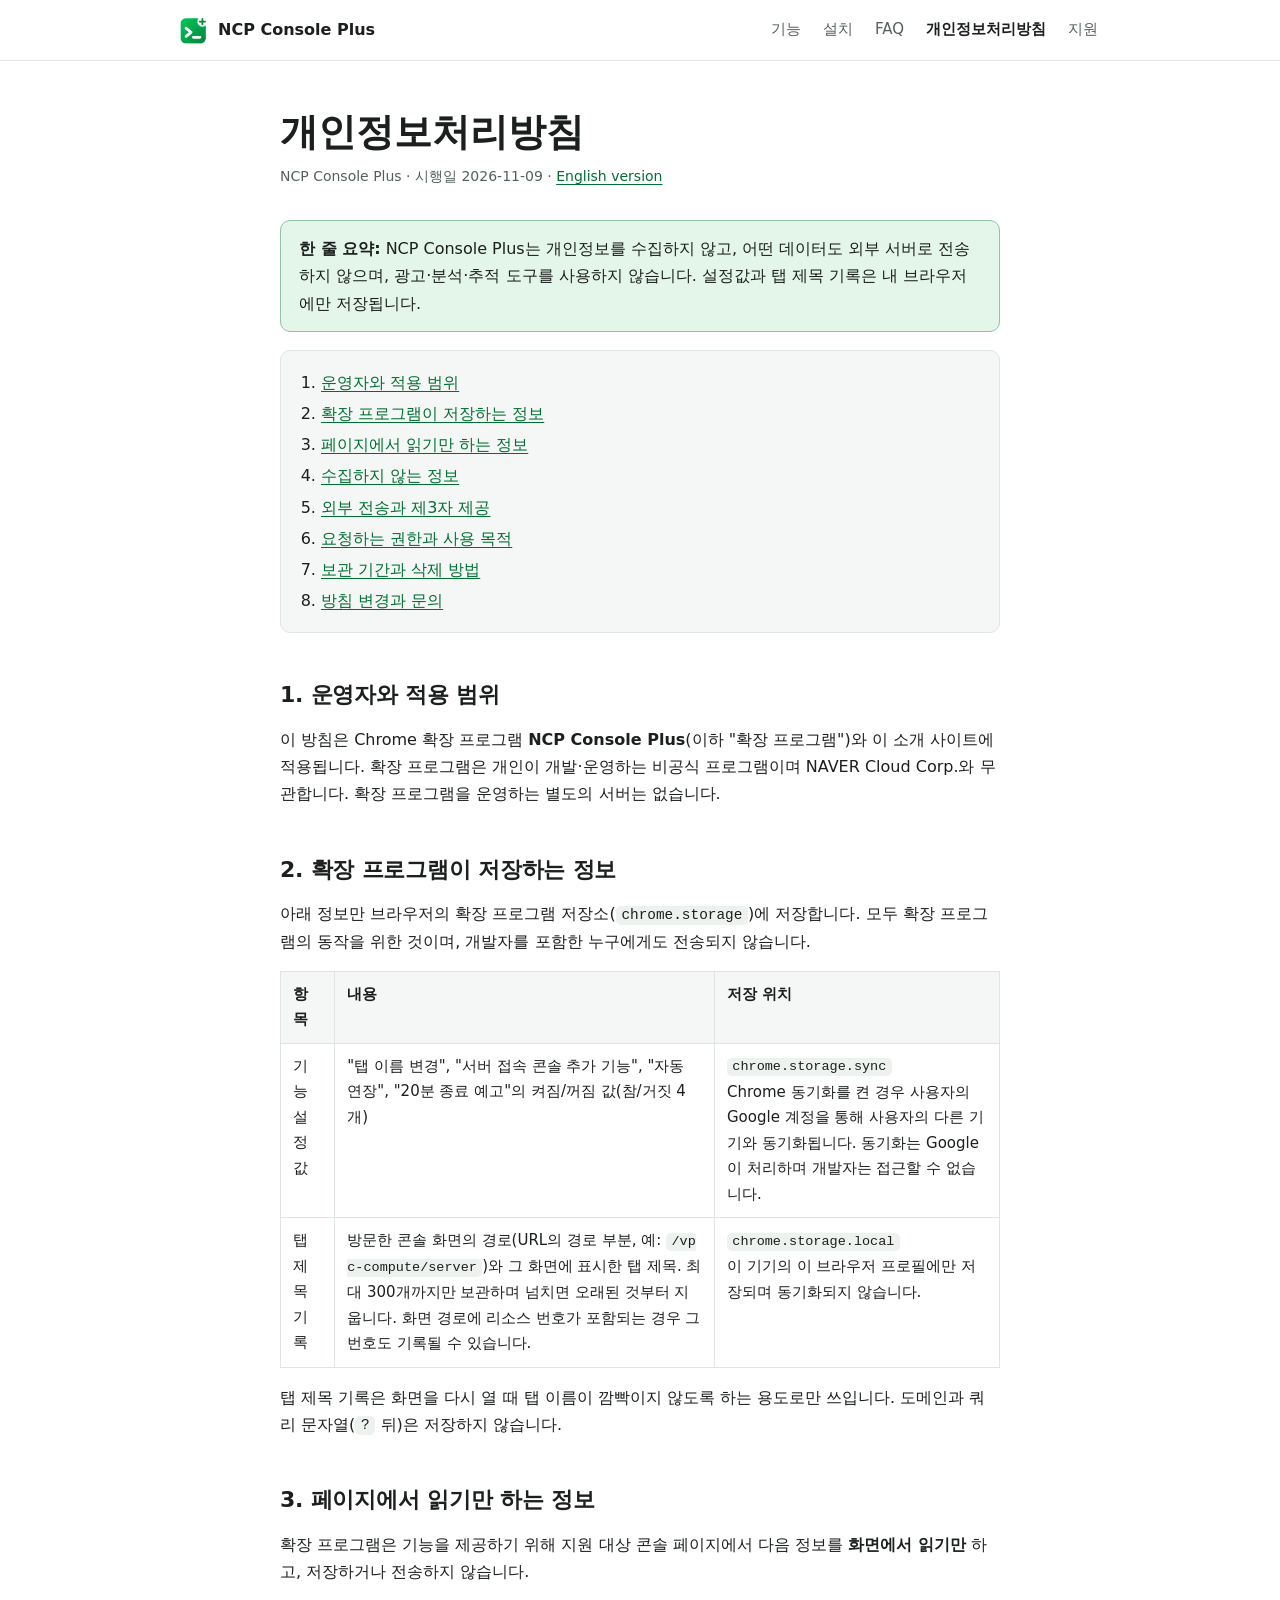
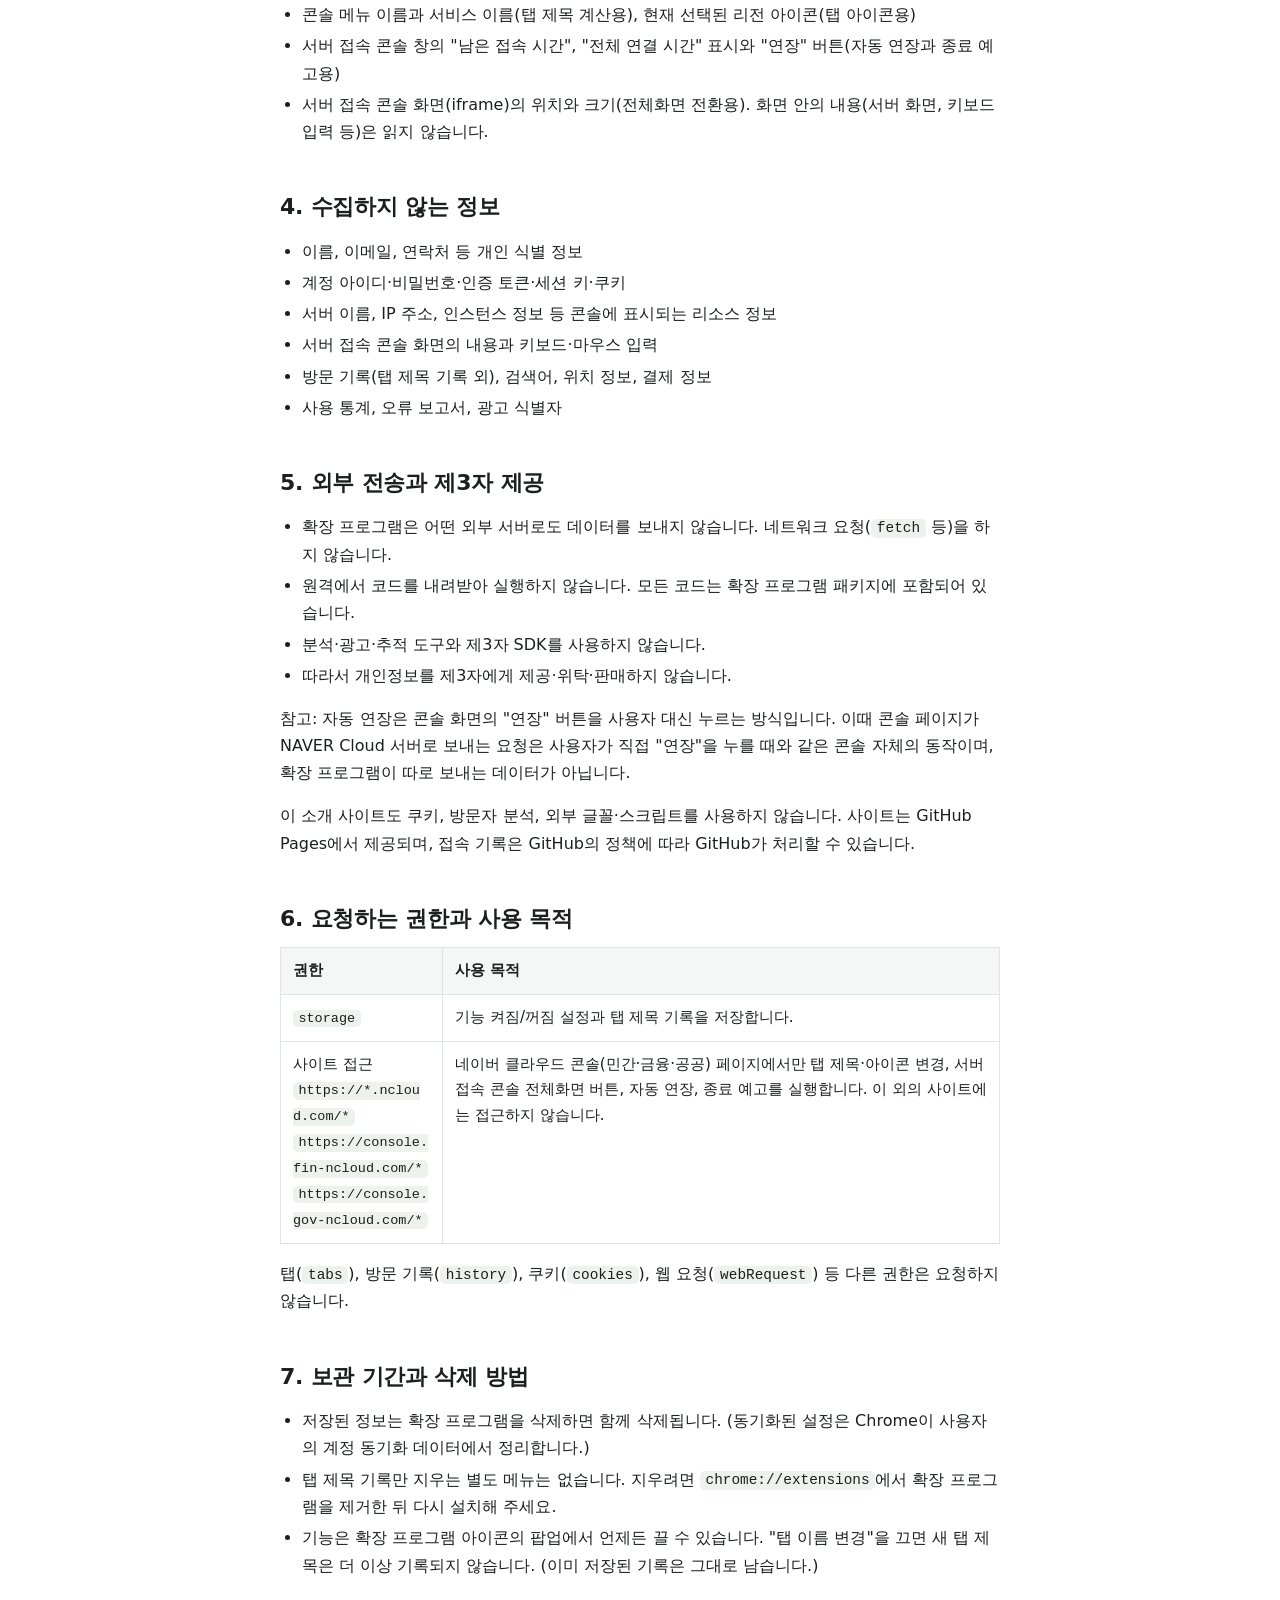
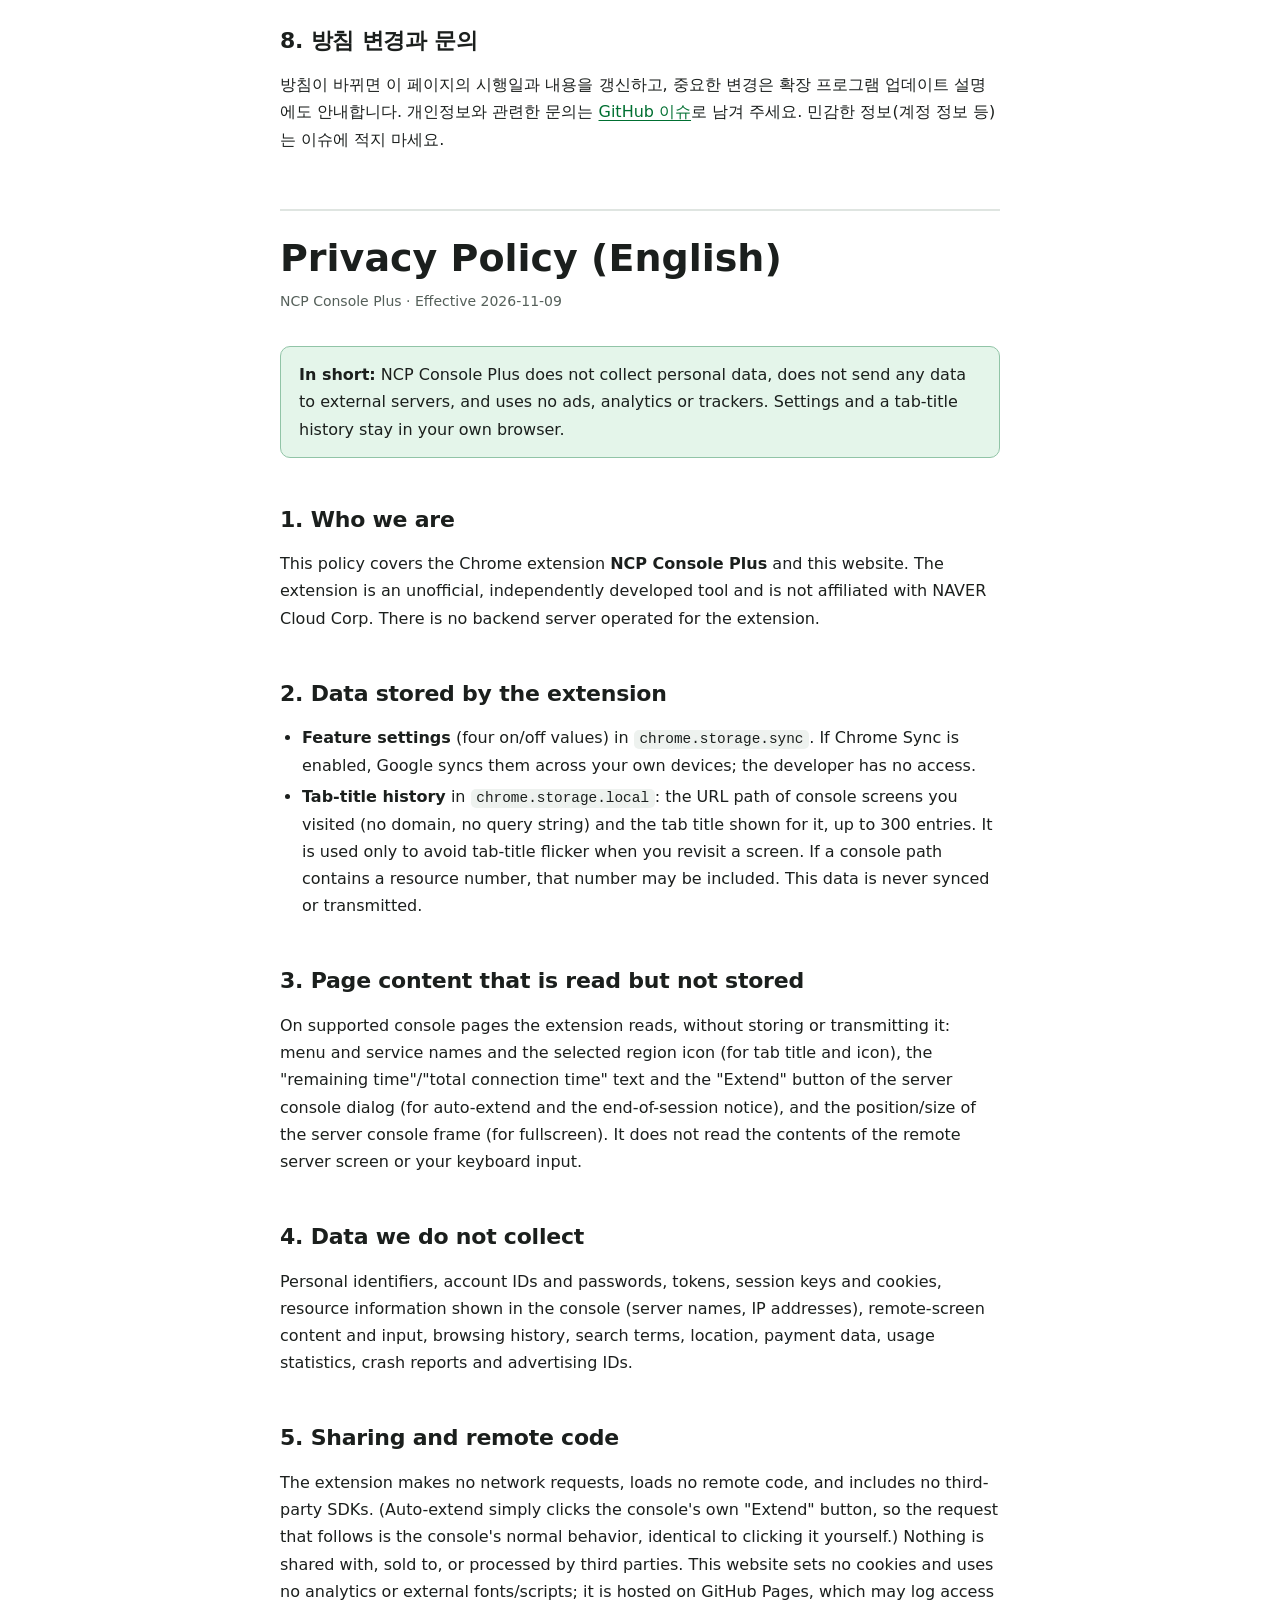
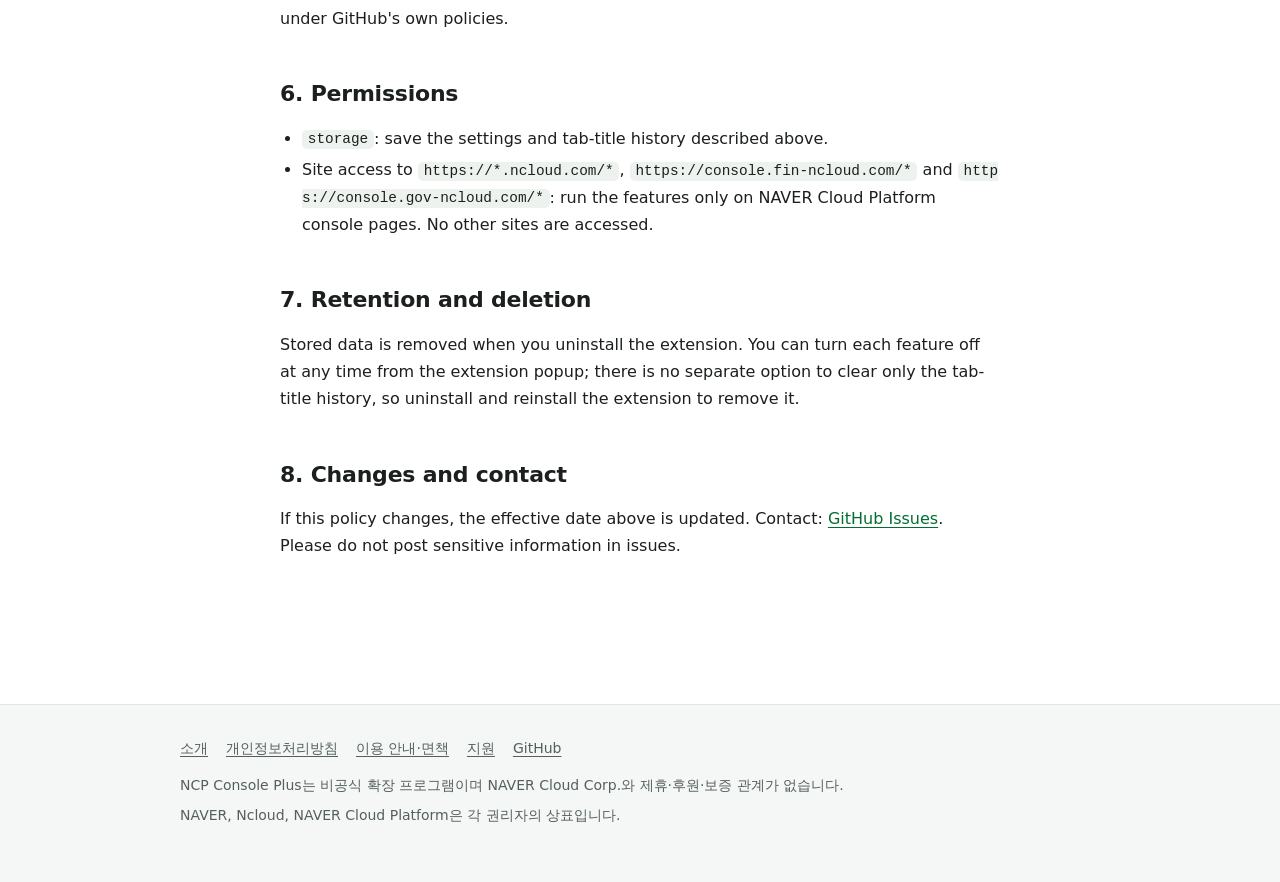
==== site/privacy.html @ f1d434ee "Initial commit: NCP Console Plus 0.1.0 Chrome extension for the NAVER Cloud Platform console: - Tab " ====
<!doctype html>
<html lang="ko">
<head>
  <meta charset="utf-8">
  <meta name="viewport" content="width=device-width, initial-scale=1">
  <title>개인정보처리방침 - NCP Console Plus</title>
  <meta name="description" content="NCP Console Plus 개인정보처리방침. 이 확장 프로그램은 개인정보를 수집하거나 외부 서버로 전송하지 않습니다.">
  <meta name="theme-color" content="#00873c">
  <link rel="icon" type="image/png" href="assets/favicon-16.png">
  <link rel="stylesheet" href="assets/style.css">
</head>
<body>
  <a class="skip" href="#main">본문으로 건너뛰기</a>
  <header class="site-header">
    <div class="wrap">
      <a class="brand" href="./"><img src="assets/icon-48.png" alt="" width="28" height="28"><span>NCP Console Plus</span></a>
      <nav class="nav" aria-label="주요 메뉴">
        <a href="./#features">기능</a>
        <a href="./#install">설치</a>
        <a href="./#faq">FAQ</a>
        <a href="privacy.html" aria-current="page">개인정보처리방침</a>
        <a href="support.html">지원</a>
      </nav>
    </div>
  </header>

  <main id="main" class="doc">
    <div class="wrap narrow">
      <h1>개인정보처리방침</h1>
      <p class="meta">NCP Console Plus · 시행일 2026-11-09 · <a href="#english">English version</a></p>

      <div class="callout">
        <p><strong>한 줄 요약:</strong> NCP Console Plus는 개인정보를 수집하지 않고, 어떤 데이터도 외부 서버로 전송하지 않으며, 광고·분석·추적 도구를 사용하지 않습니다. 설정값과 탭 제목 기록은 내 브라우저에만 저장됩니다.</p>
      </div>

      <nav class="toc" aria-label="목차">
        <ol>
          <li><a href="#s1">운영자와 적용 범위</a></li>
          <li><a href="#s2">확장 프로그램이 저장하는 정보</a></li>
          <li><a href="#s3">페이지에서 읽기만 하는 정보</a></li>
          <li><a href="#s4">수집하지 않는 정보</a></li>
          <li><a href="#s5">외부 전송과 제3자 제공</a></li>
          <li><a href="#s6">요청하는 권한과 사용 목적</a></li>
          <li><a href="#s7">보관 기간과 삭제 방법</a></li>
          <li><a href="#s8">방침 변경과 문의</a></li>
        </ol>
      </nav>

      <h2 id="s1">1. 운영자와 적용 범위</h2>
      <p>이 방침은 Chrome 확장 프로그램 <strong>NCP Console Plus</strong>(이하 "확장 프로그램")와 이 소개 사이트에 적용됩니다. 확장 프로그램은 개인이 개발·운영하는 비공식 프로그램이며 NAVER Cloud Corp.와 무관합니다. 확장 프로그램을 운영하는 별도의 서버는 없습니다.</p>

      <h2 id="s2">2. 확장 프로그램이 저장하는 정보</h2>
      <p>아래 정보만 브라우저의 확장 프로그램 저장소(<code>chrome.storage</code>)에 저장합니다. 모두 확장 프로그램의 동작을 위한 것이며, 개발자를 포함한 누구에게도 전송되지 않습니다.</p>
      <div class="table-wrap">
        <table>
          <thead>
            <tr><th>항목</th><th>내용</th><th>저장 위치</th></tr>
          </thead>
          <tbody>
            <tr>
              <td>기능 설정값</td>
              <td>"탭 이름 변경", "서버 접속 콘솔 추가 기능", "자동 연장", "20분 종료 예고"의 켜짐/꺼짐 값(참/거짓 4개)</td>
              <td><code>chrome.storage.sync</code><br>Chrome 동기화를 켠 경우 사용자의 Google 계정을 통해 사용자의 다른 기기와 동기화됩니다. 동기화는 Google이 처리하며 개발자는 접근할 수 없습니다.</td>
            </tr>
            <tr>
              <td>탭 제목 기록</td>
              <td>방문한 콘솔 화면의 경로(URL의 경로 부분, 예: <code>/vpc-compute/server</code>)와 그 화면에 표시한 탭 제목. 최대 300개까지만 보관하며 넘치면 오래된 것부터 지웁니다. 화면 경로에 리소스 번호가 포함되는 경우 그 번호도 기록될 수 있습니다.</td>
              <td><code>chrome.storage.local</code><br>이 기기의 이 브라우저 프로필에만 저장되며 동기화되지 않습니다.</td>
            </tr>
          </tbody>
        </table>
      </div>
      <p>탭 제목 기록은 화면을 다시 열 때 탭 이름이 깜빡이지 않도록 하는 용도로만 쓰입니다. 도메인과 쿼리 문자열(<code>?</code> 뒤)은 저장하지 않습니다.</p>

      <h2 id="s3">3. 페이지에서 읽기만 하는 정보</h2>
      <p>확장 프로그램은 기능을 제공하기 위해 지원 대상 콘솔 페이지에서 다음 정보를 <strong>화면에서 읽기만</strong> 하고, 저장하거나 전송하지 않습니다.</p>
      <ul>
        <li>콘솔 메뉴 이름과 서비스 이름(탭 제목 계산용), 현재 선택된 리전 아이콘(탭 아이콘용)</li>
        <li>서버 접속 콘솔 창의 "남은 접속 시간", "전체 연결 시간" 표시와 "연장" 버튼(자동 연장과 종료 예고용)</li>
        <li>서버 접속 콘솔 화면(iframe)의 위치와 크기(전체화면 전환용). 화면 안의 내용(서버 화면, 키보드 입력 등)은 읽지 않습니다.</li>
      </ul>

      <h2 id="s4">4. 수집하지 않는 정보</h2>
      <ul>
        <li>이름, 이메일, 연락처 등 개인 식별 정보</li>
        <li>계정 아이디·비밀번호·인증 토큰·세션 키·쿠키</li>
        <li>서버 이름, IP 주소, 인스턴스 정보 등 콘솔에 표시되는 리소스 정보</li>
        <li>서버 접속 콘솔 화면의 내용과 키보드·마우스 입력</li>
        <li>방문 기록(탭 제목 기록 외), 검색어, 위치 정보, 결제 정보</li>
        <li>사용 통계, 오류 보고서, 광고 식별자</li>
      </ul>

      <h2 id="s5">5. 외부 전송과 제3자 제공</h2>
      <ul>
        <li>확장 프로그램은 어떤 외부 서버로도 데이터를 보내지 않습니다. 네트워크 요청(<code>fetch</code> 등)을 하지 않습니다.</li>
        <li>원격에서 코드를 내려받아 실행하지 않습니다. 모든 코드는 확장 프로그램 패키지에 포함되어 있습니다.</li>
        <li>분석·광고·추적 도구와 제3자 SDK를 사용하지 않습니다.</li>
        <li>따라서 개인정보를 제3자에게 제공·위탁·판매하지 않습니다.</li>
      </ul>
      <p>참고: 자동 연장은 콘솔 화면의 "연장" 버튼을 사용자 대신 누르는 방식입니다. 이때 콘솔 페이지가 NAVER Cloud 서버로 보내는 요청은 사용자가 직접 "연장"을 누를 때와 같은 콘솔 자체의 동작이며, 확장 프로그램이 따로 보내는 데이터가 아닙니다.</p>
      <p>이 소개 사이트도 쿠키, 방문자 분석, 외부 글꼴·스크립트를 사용하지 않습니다. 사이트는 GitHub Pages에서 제공되며, 접속 기록은 GitHub의 정책에 따라 GitHub가 처리할 수 있습니다.</p>

      <h2 id="s6">6. 요청하는 권한과 사용 목적</h2>
      <div class="table-wrap">
        <table>
          <thead><tr><th>권한</th><th>사용 목적</th></tr></thead>
          <tbody>
            <tr>
              <td><code>storage</code></td>
              <td>기능 켜짐/꺼짐 설정과 탭 제목 기록을 저장합니다.</td>
            </tr>
            <tr>
              <td>사이트 접근<br><code>https://*.ncloud.com/*</code><br><code>https://console.fin-ncloud.com/*</code><br><code>https://console.gov-ncloud.com/*</code></td>
              <td>네이버 클라우드 콘솔(민간·금융·공공) 페이지에서만 탭 제목·아이콘 변경, 서버 접속 콘솔 전체화면 버튼, 자동 연장, 종료 예고를 실행합니다. 이 외의 사이트에는 접근하지 않습니다.</td>
            </tr>
          </tbody>
        </table>
      </div>
      <p>탭(<code>tabs</code>), 방문 기록(<code>history</code>), 쿠키(<code>cookies</code>), 웹 요청(<code>webRequest</code>) 등 다른 권한은 요청하지 않습니다.</p>

      <h2 id="s7">7. 보관 기간과 삭제 방법</h2>
      <ul>
        <li>저장된 정보는 확장 프로그램을 삭제하면 함께 삭제됩니다. (동기화된 설정은 Chrome이 사용자의 계정 동기화 데이터에서 정리합니다.)</li>
        <li>탭 제목 기록만 지우는 별도 메뉴는 없습니다. 지우려면 <code>chrome://extensions</code>에서 확장 프로그램을 제거한 뒤 다시 설치해 주세요.</li>
        <li>기능은 확장 프로그램 아이콘의 팝업에서 언제든 끌 수 있습니다. "탭 이름 변경"을 끄면 새 탭 제목은 더 이상 기록되지 않습니다. (이미 저장된 기록은 그대로 남습니다.)</li>
      </ul>

      <h2 id="s8">8. 방침 변경과 문의</h2>
      <p>방침이 바뀌면 이 페이지의 시행일과 내용을 갱신하고, 중요한 변경은 확장 프로그램 업데이트 설명에도 안내합니다. 개인정보와 관련한 문의는 <a data-gh="issues" href="https://github.com/mungi/ncp-console-plus/issues" rel="noopener">GitHub 이슈</a>로 남겨 주세요. 민감한 정보(계정 정보 등)는 이슈에 적지 마세요.</p>

      <section class="lang-en" id="english" lang="en">
        <h1>Privacy Policy (English)</h1>
        <p class="meta">NCP Console Plus · Effective 2026-11-09</p>

        <div class="callout">
          <p><strong>In short:</strong> NCP Console Plus does not collect personal data, does not send any data to external servers, and uses no ads, analytics or trackers. Settings and a tab-title history stay in your own browser.</p>
        </div>

        <h2>1. Who we are</h2>
        <p>This policy covers the Chrome extension <strong>NCP Console Plus</strong> and this website. The extension is an unofficial, independently developed tool and is not affiliated with NAVER Cloud Corp. There is no backend server operated for the extension.</p>

        <h2>2. Data stored by the extension</h2>
        <ul>
          <li><strong>Feature settings</strong> (four on/off values) in <code>chrome.storage.sync</code>. If Chrome Sync is enabled, Google syncs them across your own devices; the developer has no access.</li>
          <li><strong>Tab-title history</strong> in <code>chrome.storage.local</code>: the URL path of console screens you visited (no domain, no query string) and the tab title shown for it, up to 300 entries. It is used only to avoid tab-title flicker when you revisit a screen. If a console path contains a resource number, that number may be included. This data is never synced or transmitted.</li>
        </ul>

        <h2>3. Page content that is read but not stored</h2>
        <p>On supported console pages the extension reads, without storing or transmitting it: menu and service names and the selected region icon (for tab title and icon), the "remaining time"/"total connection time" text and the "Extend" button of the server console dialog (for auto-extend and the end-of-session notice), and the position/size of the server console frame (for fullscreen). It does not read the contents of the remote server screen or your keyboard input.</p>

        <h2>4. Data we do not collect</h2>
        <p>Personal identifiers, account IDs and passwords, tokens, session keys and cookies, resource information shown in the console (server names, IP addresses), remote-screen content and input, browsing history, search terms, location, payment data, usage statistics, crash reports and advertising IDs.</p>

        <h2>5. Sharing and remote code</h2>
        <p>The extension makes no network requests, loads no remote code, and includes no third-party SDKs. (Auto-extend simply clicks the console's own "Extend" button, so the request that follows is the console's normal behavior, identical to clicking it yourself.) Nothing is shared with, sold to, or processed by third parties. This website sets no cookies and uses no analytics or external fonts/scripts; it is hosted on GitHub Pages, which may log access under GitHub's own policies.</p>

        <h2>6. Permissions</h2>
        <ul>
          <li><code>storage</code>: save the settings and tab-title history described above.</li>
          <li>Site access to <code>https://*.ncloud.com/*</code>, <code>https://console.fin-ncloud.com/*</code> and <code>https://console.gov-ncloud.com/*</code>: run the features only on NAVER Cloud Platform console pages. No other sites are accessed.</li>
        </ul>

        <h2>7. Retention and deletion</h2>
        <p>Stored data is removed when you uninstall the extension. You can turn each feature off at any time from the extension popup; there is no separate option to clear only the tab-title history, so uninstall and reinstall the extension to remove it.</p>

        <h2>8. Changes and contact</h2>
        <p>If this policy changes, the effective date above is updated. Contact: <a data-gh="issues" href="https://github.com/mungi/ncp-console-plus/issues" rel="noopener">GitHub Issues</a>. Please do not post sensitive information in issues.</p>
      </section>
    </div>
  </main>

  <footer class="site-footer">
    <div class="wrap">
      <div class="links">
        <a href="./">소개</a>
        <a href="privacy.html">개인정보처리방침</a>
        <a href="terms.html">이용 안내·면책</a>
        <a href="support.html">지원</a>
        <a data-gh="repo" href="https://github.com/mungi/ncp-console-plus" rel="noopener">GitHub</a>
      </div>
      <p>NCP Console Plus는 비공식 확장 프로그램이며 NAVER Cloud Corp.와 제휴·후원·보증 관계가 없습니다.</p>
      <p>NAVER, Ncloud, NAVER Cloud Platform은 각 권리자의 상표입니다.</p>
    </div>
  </footer>

  <script src="assets/site.js"></script>
</body>
</html>
---- site/assets/style.css ----
/* NCP Console Plus - 소개 사이트 공통 스타일 (외부 폰트·CDN 없음) */
:root {
  --bg: #ffffff;
  --bg-soft: #f4f7f5;
  --surface: #ffffff;
  --text: #1b1f1d;
  --muted: #55605a;
  --line: #dfe5e1;
  --brand: #00873c;
  --brand-strong: #006f31;
  --brand-soft: #e4f5ea;
  --on-brand: #ffffff;
  --warn: #ffb300;
  --on-warn: #1b1f1d;
  --danger: #c62828;
  --code-bg: #eef2ef;
  --shadow: 0 1px 2px rgba(16, 24, 20, 0.06), 0 8px 24px rgba(16, 24, 20, 0.06);
  --radius: 12px;
  --font: 'Pretendard', 'Malgun Gothic', 'Apple SD Gothic Neo', 'Noto Sans KR', system-ui, -apple-system, 'Segoe UI', Roboto, sans-serif;
  --mono: ui-monospace, SFMono-Regular, Consolas, 'Liberation Mono', monospace;
}

@media (prefers-color-scheme: dark) {
  :root {
    --bg: #101412;
    --bg-soft: #151a17;
    --surface: #181e1a;
    --text: #e8ece9;
    --muted: #a3aea7;
    --line: #2a332d;
    --brand: #35c46f;
    --brand-strong: #5ad78d;
    --brand-soft: #14281c;
    --on-brand: #06210f;
    --code-bg: #1d2520;
    --shadow: 0 1px 2px rgba(0, 0, 0, 0.4), 0 8px 24px rgba(0, 0, 0, 0.35);
  }
}

* { box-sizing: border-box; }
html { scroll-behavior: smooth; }
body {
  margin: 0;
  background: var(--bg);
  color: var(--text);
  font-family: var(--font);
  font-size: 16px;
  line-height: 1.7;
  -webkit-text-size-adjust: 100%;
}
img { max-width: 100%; height: auto; }
a { color: var(--brand-strong); text-underline-offset: 3px; }
a:hover { text-decoration-thickness: 2px; }
:focus-visible { outline: 3px solid var(--brand); outline-offset: 2px; border-radius: 4px; }
code {
  font-family: var(--mono);
  font-size: 0.9em;
  background: var(--code-bg);
  padding: 0.1em 0.4em;
  border-radius: 5px;
  word-break: break-all;
}

.wrap { width: 100%; max-width: 960px; margin: 0 auto; padding: 0 20px; }
.narrow { max-width: 760px; }

.skip {
  position: absolute; left: -999px; top: 8px;
  background: var(--brand); color: var(--on-brand); padding: 8px 14px; border-radius: 6px; z-index: 100;
}
.skip:focus { left: 12px; }

/* ---------- header ---------- */
.site-header {
  position: sticky; top: 0; z-index: 10;
  background: color-mix(in srgb, var(--bg) 88%, transparent);
  backdrop-filter: saturate(140%) blur(8px);
  border-bottom: 1px solid var(--line);
}
.site-header .wrap { display: flex; align-items: center; justify-content: space-between; gap: 16px; min-height: 60px; flex-wrap: wrap; }
.brand { display: flex; align-items: center; gap: 10px; color: var(--text); text-decoration: none; font-weight: 700; }
.brand img { width: 28px; height: 28px; border-radius: 6px; }
.nav { display: flex; gap: 4px 18px; flex-wrap: wrap; }
.nav a { color: var(--muted); text-decoration: none; font-size: 15px; padding: 6px 2px; }
.nav a:hover, .nav a[aria-current="page"] { color: var(--text); }
.nav a[aria-current="page"] { font-weight: 700; }

/* ---------- hero ---------- */
.hero { padding: 64px 0 40px; background: linear-gradient(180deg, var(--brand-soft), transparent 70%); }
.hero h1 { font-size: clamp(32px, 6vw, 52px); line-height: 1.15; margin: 0 0 16px; letter-spacing: -0.02em; }
.hero h1 .accent { color: var(--brand-strong); }
.lead { font-size: clamp(17px, 2.4vw, 20px); color: var(--muted); max-width: 640px; margin: 0 0 28px; }
.cta { display: flex; flex-wrap: wrap; gap: 12px; }
.btn {
  display: inline-flex; align-items: center; gap: 8px;
  padding: 12px 20px; border-radius: 10px; font-weight: 700; text-decoration: none;
  border: 2px solid var(--brand); color: var(--brand-strong); background: transparent;
}
.btn.primary { background: var(--brand); color: var(--on-brand); }
.btn.primary:hover { background: var(--brand-strong); }
.btn:not(.primary):hover { background: var(--brand-soft); }
.note { font-size: 14px; color: var(--muted); margin-top: 14px; }

/* ---------- mock (화면 예시) ---------- */
.mock {
  margin-top: 40px; border: 1px solid var(--line); border-radius: var(--radius);
  background: var(--surface); box-shadow: var(--shadow); overflow: hidden;
}
.mock-tabs { display: flex; gap: 6px; padding: 10px 10px 0; background: var(--bg-soft); border-bottom: 1px solid var(--line); overflow: hidden; }
.tab {
  display: flex; align-items: center; gap: 8px; flex: 0 0 auto;
  padding: 8px 14px; border-radius: 8px 8px 0 0; font-size: 13px; white-space: nowrap; color: var(--muted);
}
.tab.active { background: var(--surface); color: var(--text); border: 1px solid var(--line); border-bottom-color: var(--surface); margin-bottom: -1px; }
.fav { width: 14px; height: 14px; border-radius: 50%; flex: none; background: radial-gradient(circle at 50% 50%, #fff 0 22%, var(--brand) 24% 100%); }
.fav.alt { background: radial-gradient(circle at 50% 50%, #fff 0 22%, #1565c0 24% 100%); }
.mock-body { padding: 22px; display: grid; gap: 14px; }
.mock-time { font-weight: 700; font-size: 15px; }
.mock-row { display: flex; flex-wrap: wrap; align-items: center; gap: 10px; }
.mock-btn { width: 32px; height: 32px; border-radius: 6px; background: var(--brand); color: var(--on-brand); display: inline-flex; align-items: center; justify-content: center; }
.mock-btn svg { width: 18px; height: 18px; }
.mock-switch-label { font-weight: 700; font-size: 14px; color: var(--muted); display: inline-flex; align-items: center; gap: 8px; }
.sw { width: 36px; height: 20px; border-radius: 10px; background: var(--brand); position: relative; display: inline-block; }
.sw::after { content: ""; position: absolute; top: 2px; left: 18px; width: 16px; height: 16px; border-radius: 50%; background: #fff; box-shadow: 0 1px 2px rgba(0,0,0,.3); }
.mock-bell { width: 32px; height: 32px; display: inline-flex; align-items: center; justify-content: center; color: var(--brand); }
.mock-bell svg { width: 20px; height: 20px; }
.mock-extend { padding: 6px 16px; border: 1px solid var(--line); border-radius: 6px; font-weight: 600; font-size: 14px; background: var(--surface); }
.mock-warn { display: inline-flex; align-items: center; gap: 10px; background: var(--warn); color: var(--on-warn); font-weight: 700; font-size: 14px; padding: 10px 14px; border-radius: 8px; width: fit-content; max-width: 100%; }
.mock-cap { margin: 0; padding: 12px 22px 16px; font-size: 13px; color: var(--muted); border-top: 1px solid var(--line); }

/* ---------- sections ---------- */
section { padding: 56px 0; scroll-margin-top: 64px; }
.doc h2 { scroll-margin-top: 76px; }
section.soft { background: var(--bg-soft); }
h2 { font-size: clamp(24px, 4vw, 32px); line-height: 1.3; margin: 0 0 10px; letter-spacing: -0.01em; }
h3 { font-size: 19px; margin: 0 0 6px; }
.sec-lead { color: var(--muted); margin: 0 0 32px; max-width: 640px; }
.grid { display: grid; gap: 16px; grid-template-columns: repeat(auto-fit, minmax(250px, 1fr)); }
.card { background: var(--surface); border: 1px solid var(--line); border-radius: var(--radius); padding: 22px; }
.card-head { display: flex; align-items: center; gap: 10px; margin-bottom: 8px; }
.card-head h3 { margin: 0; }
.card .ico { color: var(--brand-strong); display: inline-flex; flex: none; }
.card .ico svg { width: 24px; height: 24px; }
.card p { margin: 0; color: var(--muted); font-size: 15px; }
.card ul { margin: 10px 0 0; padding-left: 18px; color: var(--muted); font-size: 15px; }

.steps { counter-reset: step; list-style: none; padding: 0; margin: 0; display: grid; gap: 14px; }
.steps li { counter-increment: step; display: grid; grid-template-columns: 36px 1fr; gap: 14px; align-items: start; }
.steps li::before { content: counter(step); width: 36px; height: 36px; border-radius: 50%; background: var(--brand); color: var(--on-brand); font-weight: 700; display: flex; align-items: center; justify-content: center; }
.steps p { margin: 0; }

.two { display: grid; gap: 24px; grid-template-columns: repeat(auto-fit, minmax(300px, 1fr)); }
.pill-list { display: flex; flex-wrap: wrap; gap: 8px; list-style: none; padding: 0; margin: 12px 0 0; }
.pill-list li { padding: 4px 12px; border-radius: 999px; background: var(--brand-soft); color: var(--brand-strong); font-size: 14px; font-weight: 600; }

details { background: var(--surface); border: 1px solid var(--line); border-radius: 10px; padding: 0 18px; margin-bottom: 10px; }
summary { cursor: pointer; font-weight: 700; padding: 14px 0; list-style-position: outside; }
details[open] summary { border-bottom: 1px solid var(--line); margin-bottom: 12px; }
details p, details ul { margin: 0 0 14px; color: var(--muted); }

/* ---------- 문서 페이지 (개인정보·이용약관·지원) ---------- */
.doc { padding: 48px 0 72px; }
.doc h1 { font-size: clamp(28px, 5vw, 38px); line-height: 1.25; margin: 0 0 8px; }
.doc .meta { color: var(--muted); font-size: 14px; margin: 0 0 32px; }
.doc h2 { font-size: 22px; margin: 40px 0 10px; padding-top: 8px; }
.doc h3 { margin: 22px 0 6px; }
.doc ul, .doc ol { padding-left: 22px; }
.doc li { margin: 4px 0; }
.callout { background: var(--brand-soft); border: 1px solid color-mix(in srgb, var(--brand) 35%, var(--line)); border-radius: 10px; padding: 14px 18px; margin: 18px 0; }
.callout p { margin: 0; }
.table-wrap { overflow-x: auto; margin: 14px 0; }
table { border-collapse: collapse; width: 100%; font-size: 15px; min-width: 520px; }
th, td { text-align: left; border: 1px solid var(--line); padding: 10px 12px; vertical-align: top; }
th { background: var(--bg-soft); }
.toc { background: var(--bg-soft); border: 1px solid var(--line); border-radius: 10px; padding: 14px 20px; margin: 0 0 8px; }
.toc ol { margin: 0; padding-left: 20px; }
.lang-en { margin-top: 56px; padding-top: 24px; border-top: 2px solid var(--line); }

/* ---------- footer ---------- */
.site-footer { border-top: 1px solid var(--line); padding: 32px 0 48px; color: var(--muted); font-size: 14px; background: var(--bg-soft); }
.site-footer .links { display: flex; flex-wrap: wrap; gap: 6px 18px; margin-bottom: 14px; }
.site-footer a { color: var(--muted); }
.site-footer p { margin: 0 0 6px; max-width: 760px; }

@media (max-width: 560px) {
  .hero { padding-top: 40px; }
  section { padding: 40px 0; }
  .mock-body { padding: 16px; }
}
@media (prefers-reduced-motion: reduce) {
  html { scroll-behavior: auto; }
}
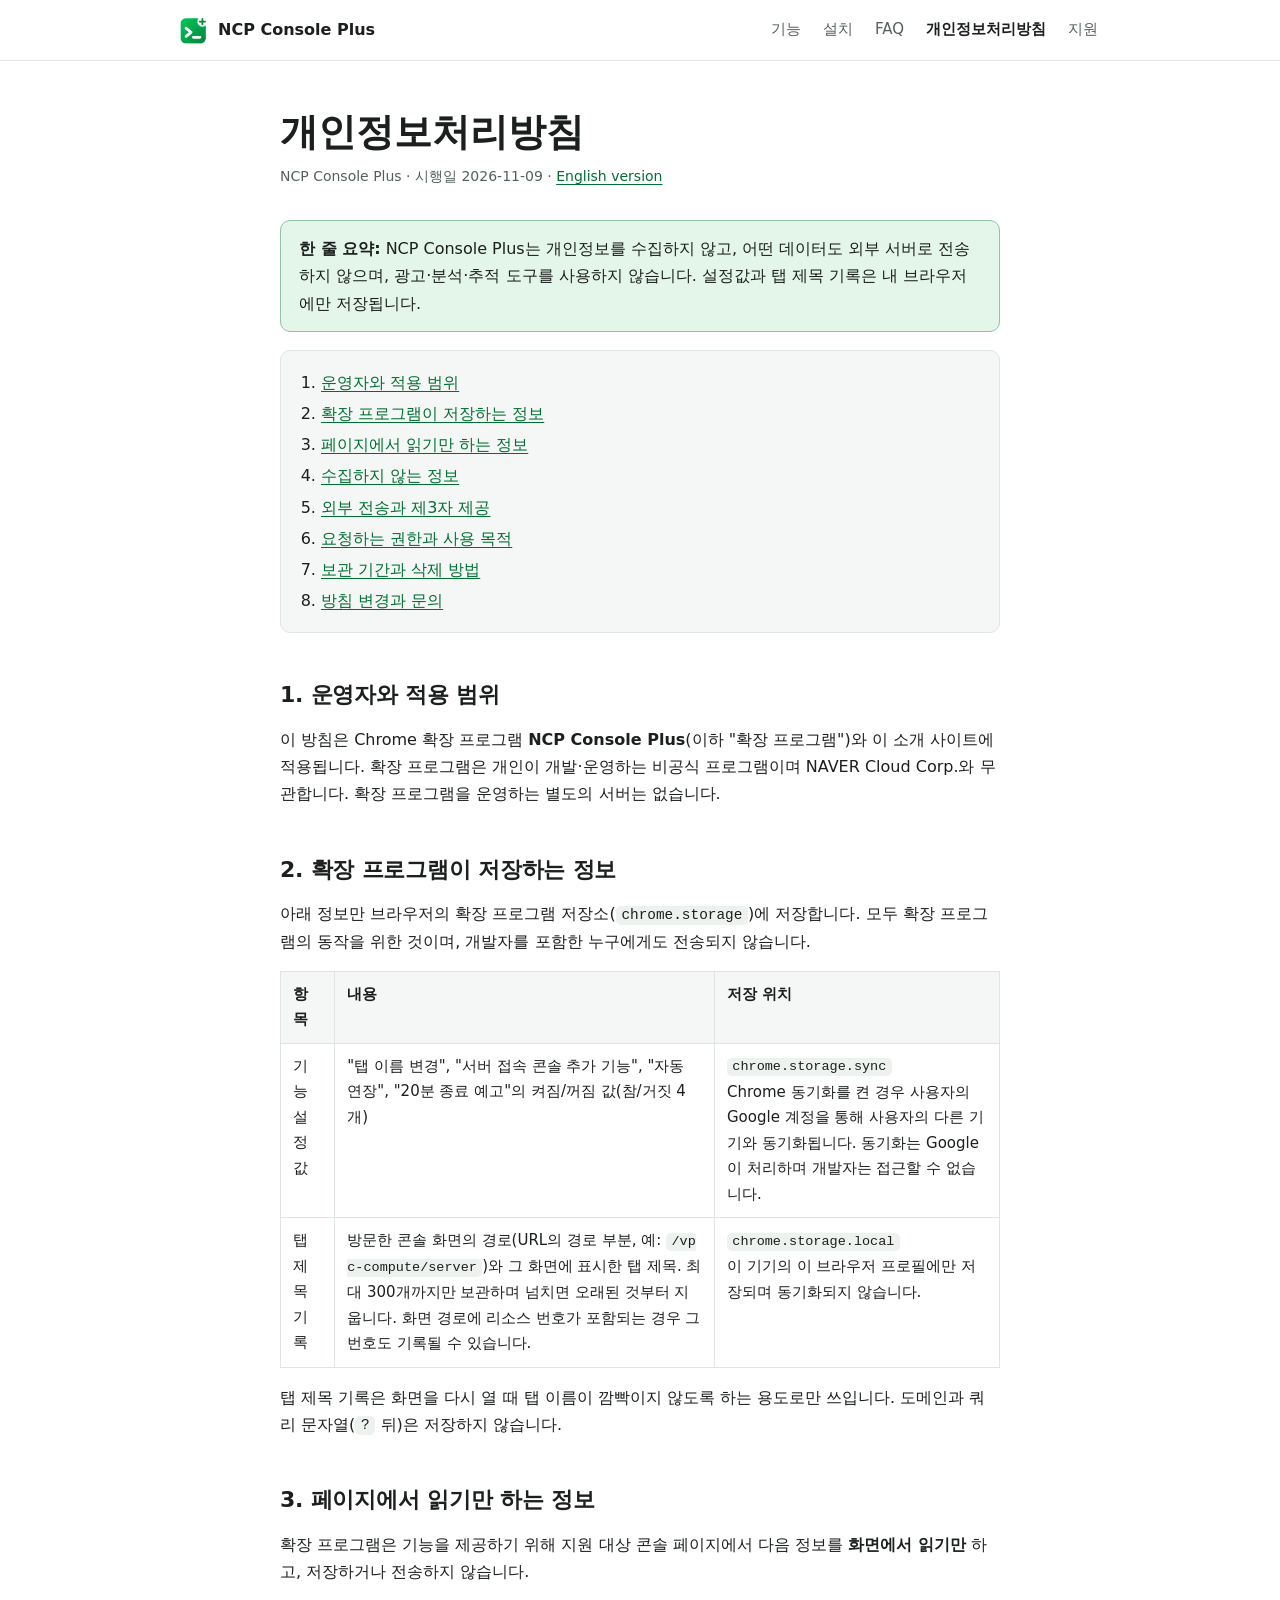
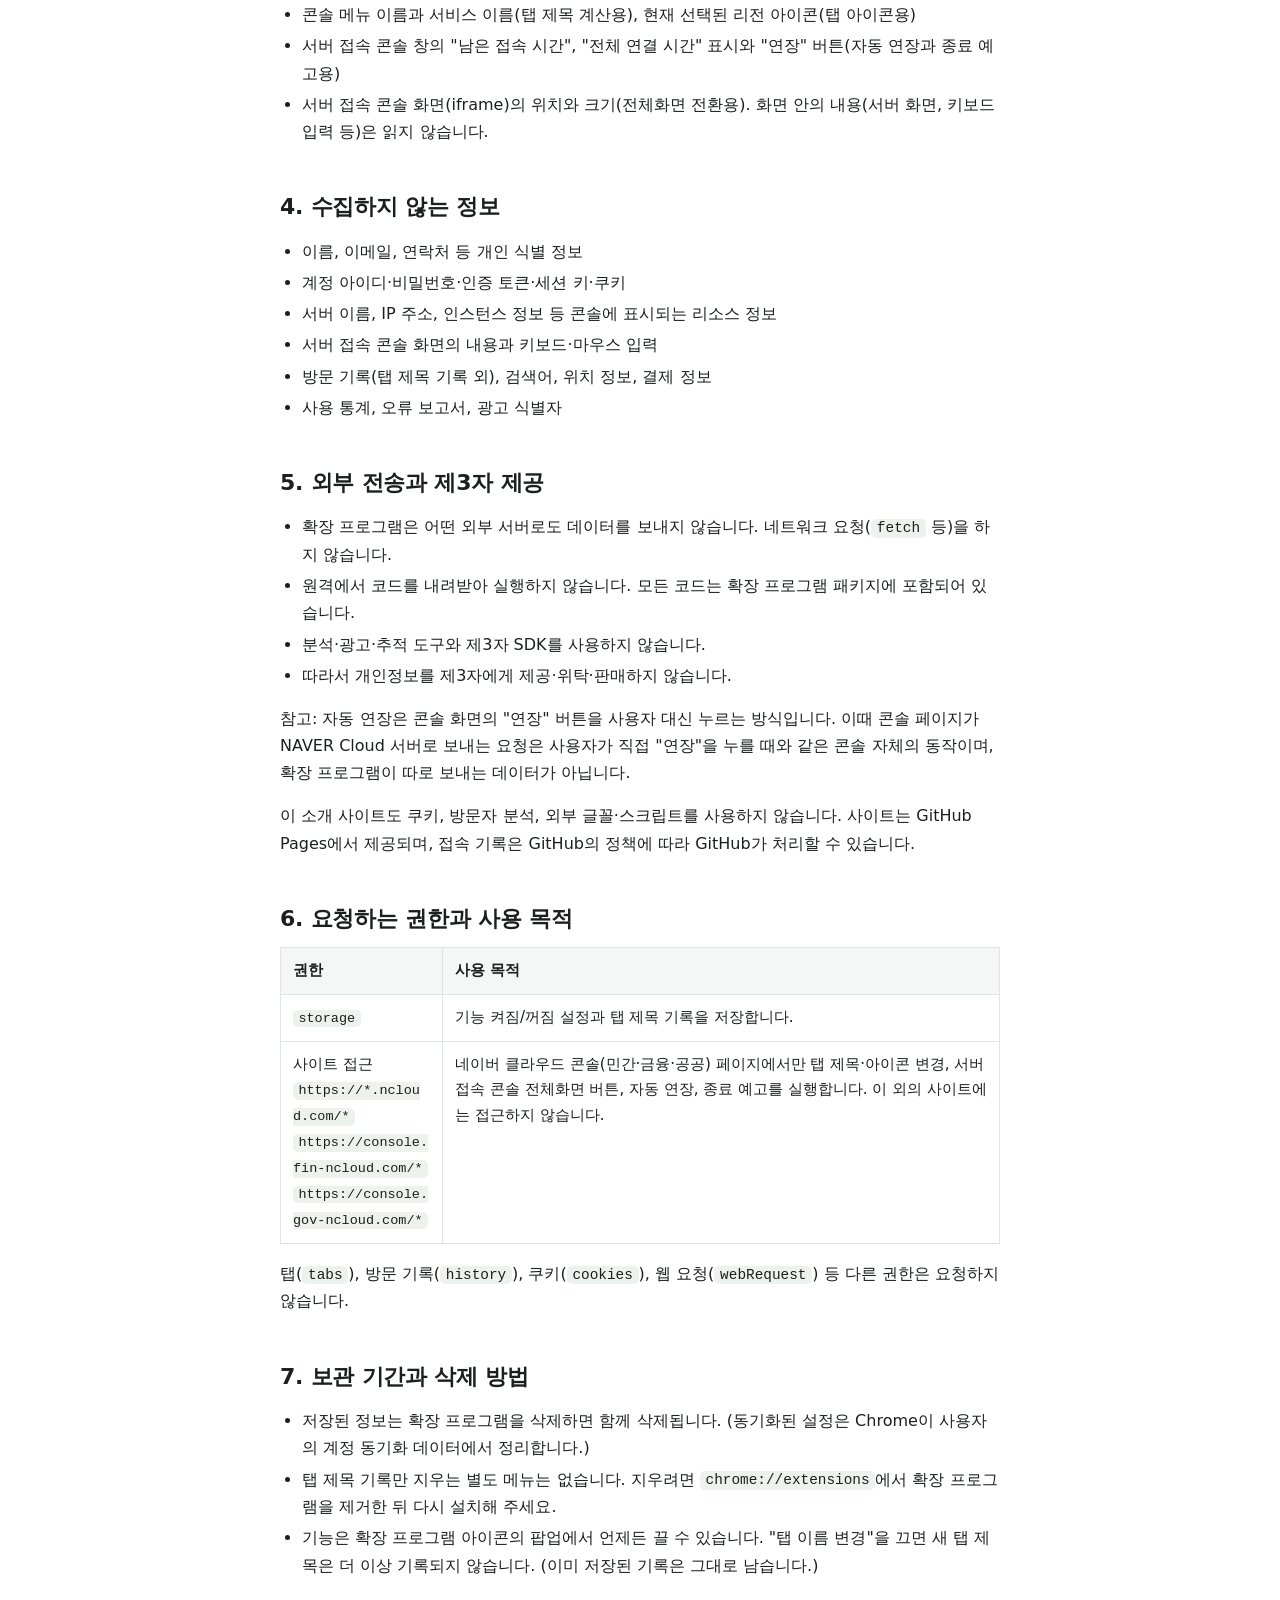
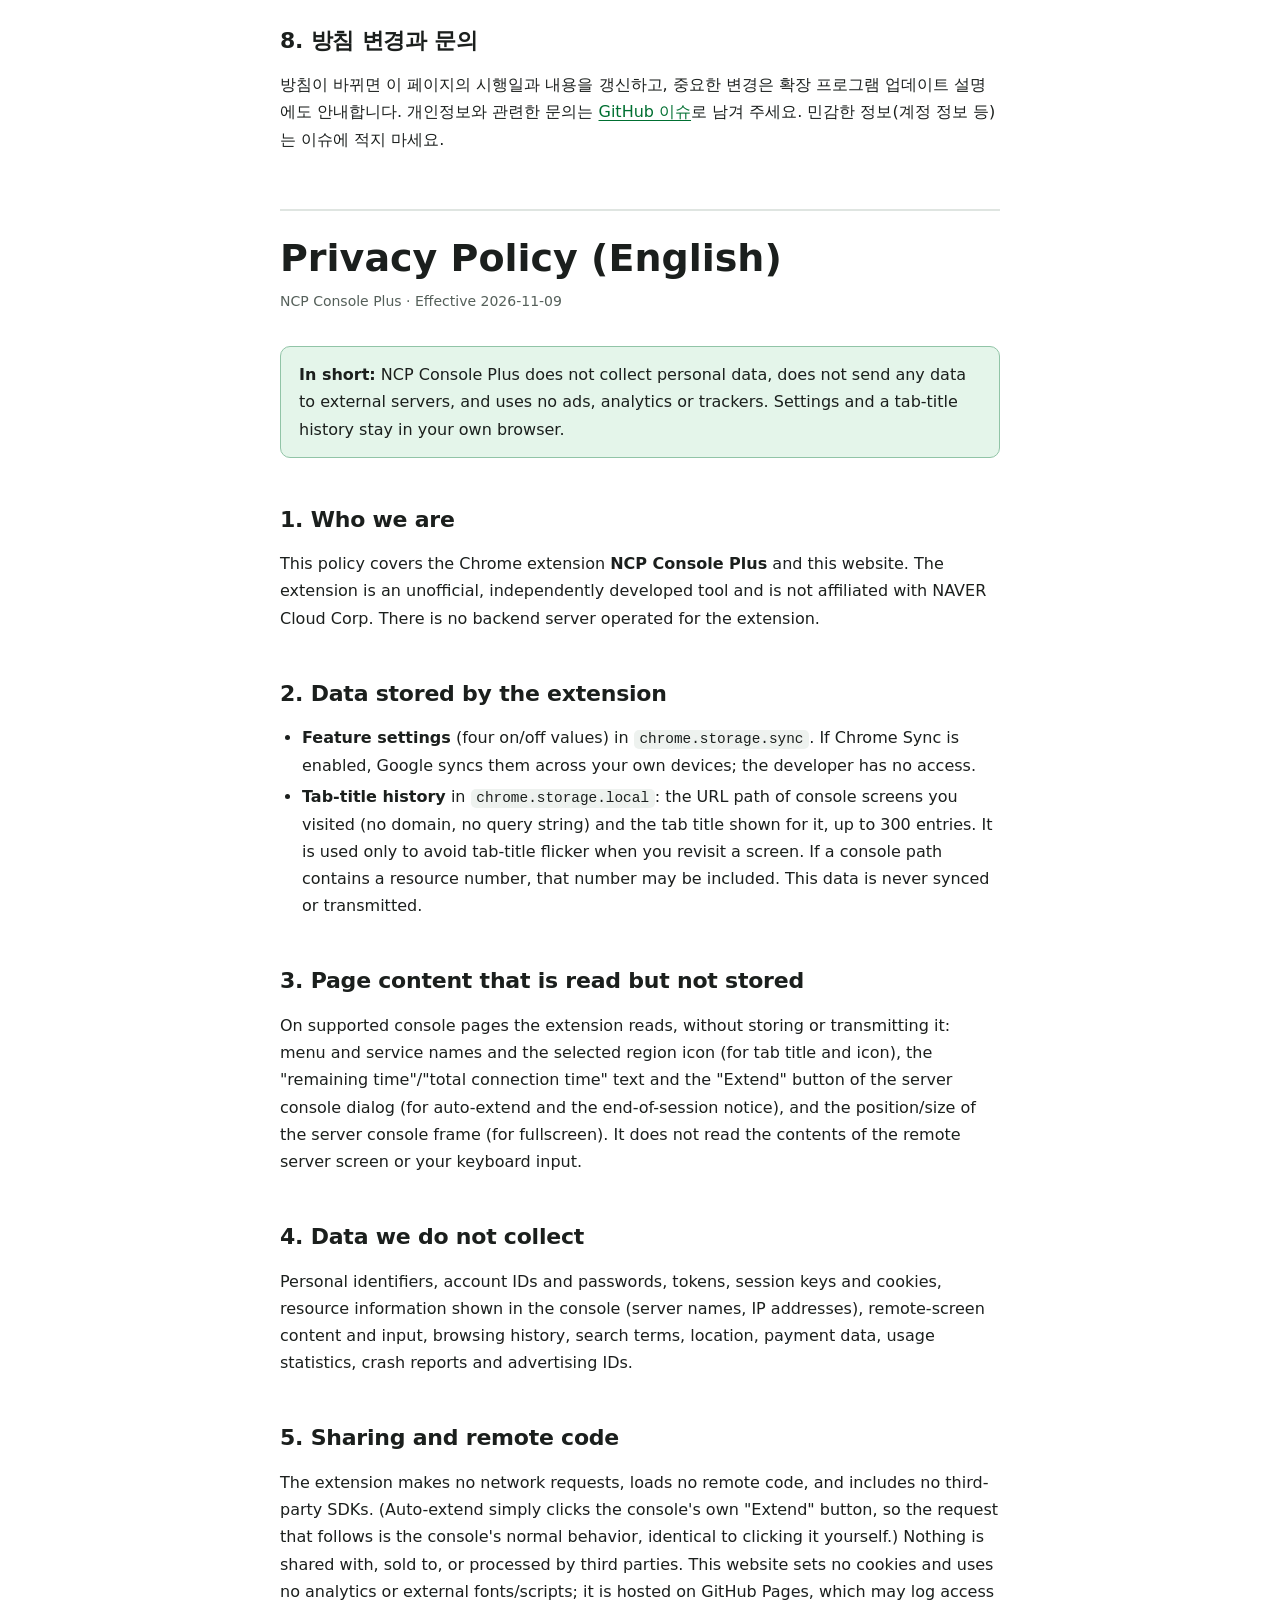
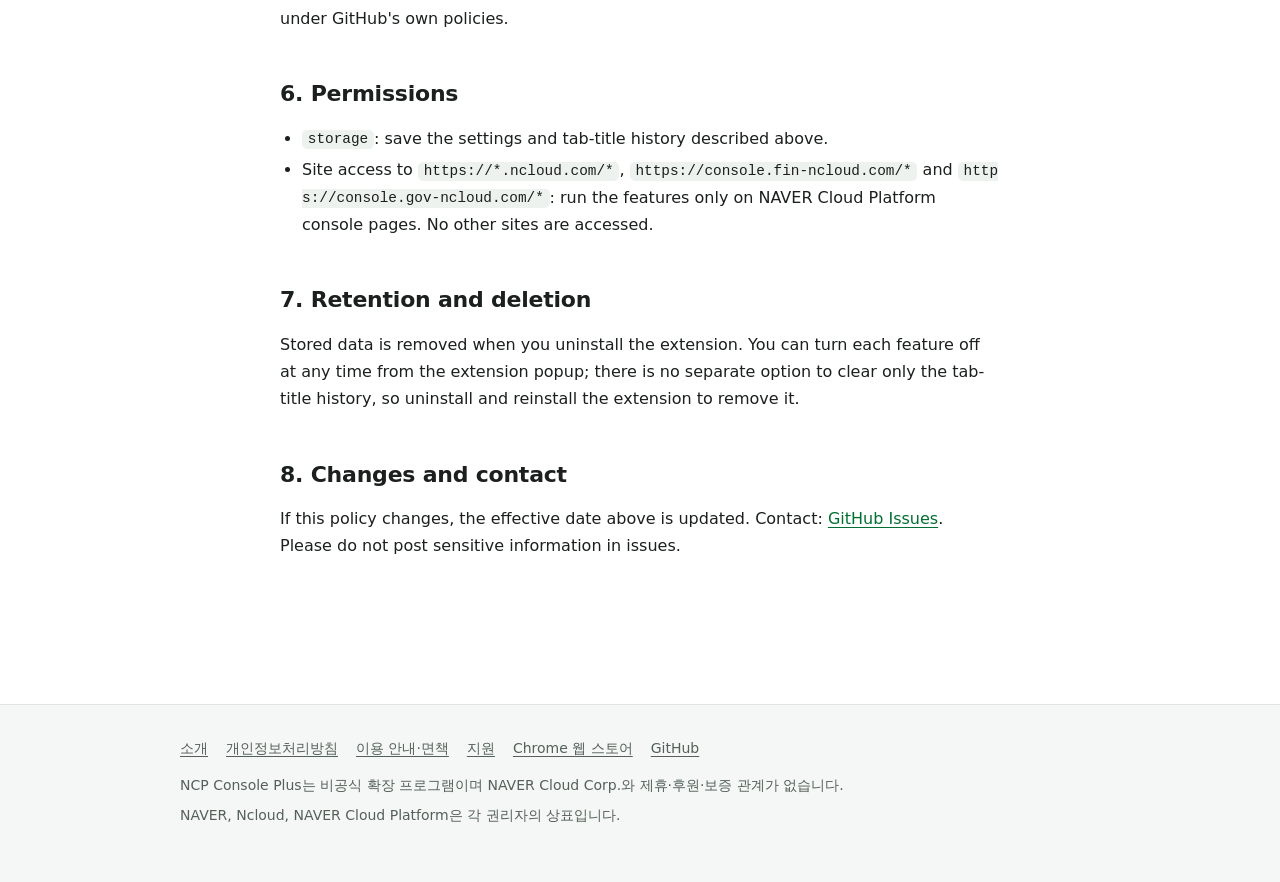
==== commit 00e80402: "Link the Chrome Web Store listing - Site: store button in the hero and install section (ZIP install " ====
--- a/site/privacy.html
+++ b/site/privacy.html
@@ -176,6 +176,7 @@
         <a href="privacy.html">개인정보처리방침</a>
         <a href="terms.html">이용 안내·면책</a>
         <a href="support.html">지원</a>
+        <a href="https://chromewebstore.google.com/detail/ncp-console-plus/feihhbhdncjijkbjfjgajdofdmajfbee" rel="noopener">Chrome 웹 스토어</a>
         <a data-gh="repo" href="https://github.com/mungi/ncp-console-plus" rel="noopener">GitHub</a>
       </div>
       <p>NCP Console Plus는 비공식 확장 프로그램이며 NAVER Cloud Corp.와 제휴·후원·보증 관계가 없습니다.</p>
--- a/site/assets/style.css
+++ b/site/assets/style.css
@@ -112,8 +112,7 @@
   padding: 8px 14px; border-radius: 8px 8px 0 0; font-size: 13px; white-space: nowrap; color: var(--muted);
 }
 .tab.active { background: var(--surface); color: var(--text); border: 1px solid var(--line); border-bottom-color: var(--surface); margin-bottom: -1px; }
-.fav { width: 14px; height: 14px; border-radius: 50%; flex: none; background: radial-gradient(circle at 50% 50%, #fff 0 22%, var(--brand) 24% 100%); }
-.fav.alt { background: radial-gradient(circle at 50% 50%, #fff 0 22%, #1565c0 24% 100%); }
+.fav-img { width: 16px; height: 16px; flex: none; }
 .mock-body { padding: 22px; display: grid; gap: 14px; }
 .mock-time { font-weight: 700; font-size: 15px; }
 .mock-row { display: flex; flex-wrap: wrap; align-items: center; gap: 10px; }
@@ -143,6 +142,9 @@
 .card .ico svg { width: 24px; height: 24px; }
 .card p { margin: 0; color: var(--muted); font-size: 15px; }
 .card ul { margin: 10px 0 0; padding-left: 18px; color: var(--muted); font-size: 15px; }
+.card .flag-list { list-style: none; padding: 0; margin-top: 14px; display: flex; flex-wrap: wrap; gap: 8px 14px; font-size: 13px; }
+.flag-list li { display: flex; align-items: center; gap: 6px; margin: 0; }
+.flag-list img { width: 20px; height: 20px; }
 
 .steps { counter-reset: step; list-style: none; padding: 0; margin: 0; display: grid; gap: 14px; }
 .steps li { counter-increment: step; display: grid; grid-template-columns: 36px 1fr; gap: 14px; align-items: start; }
